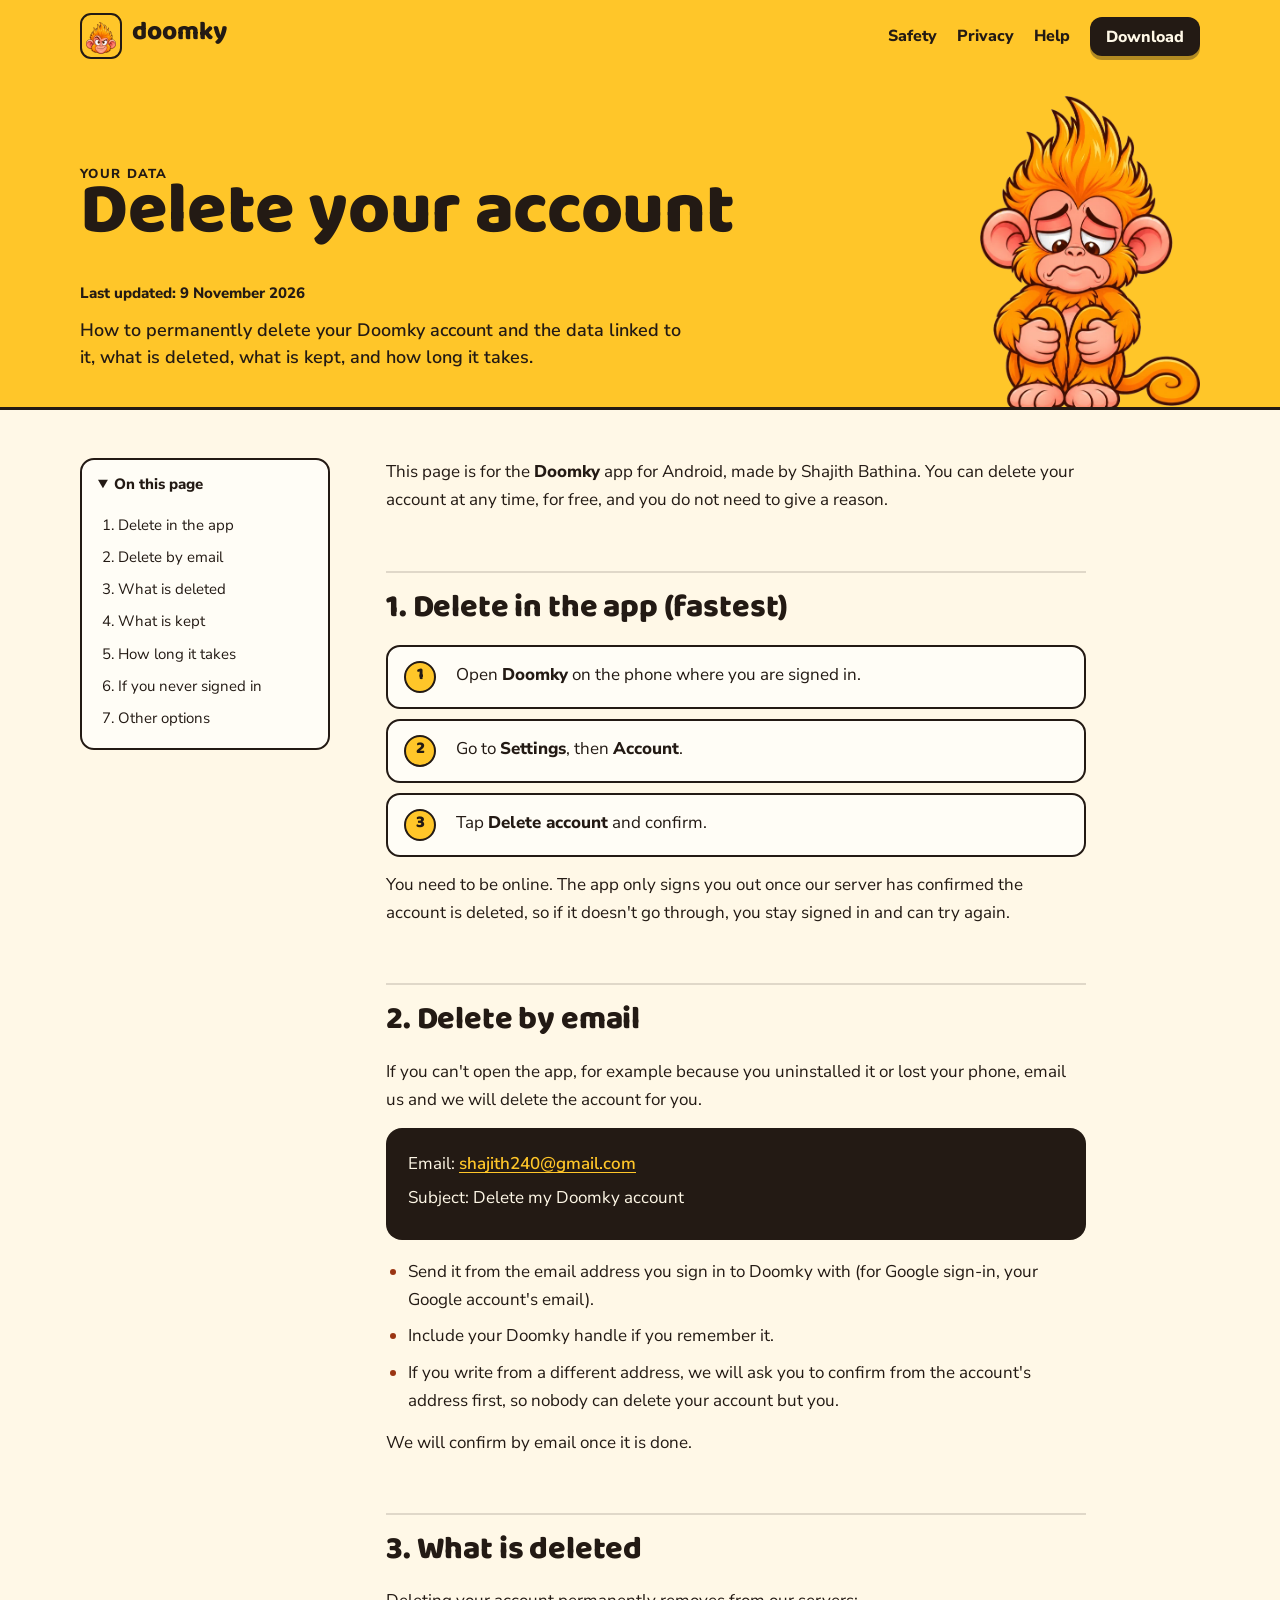
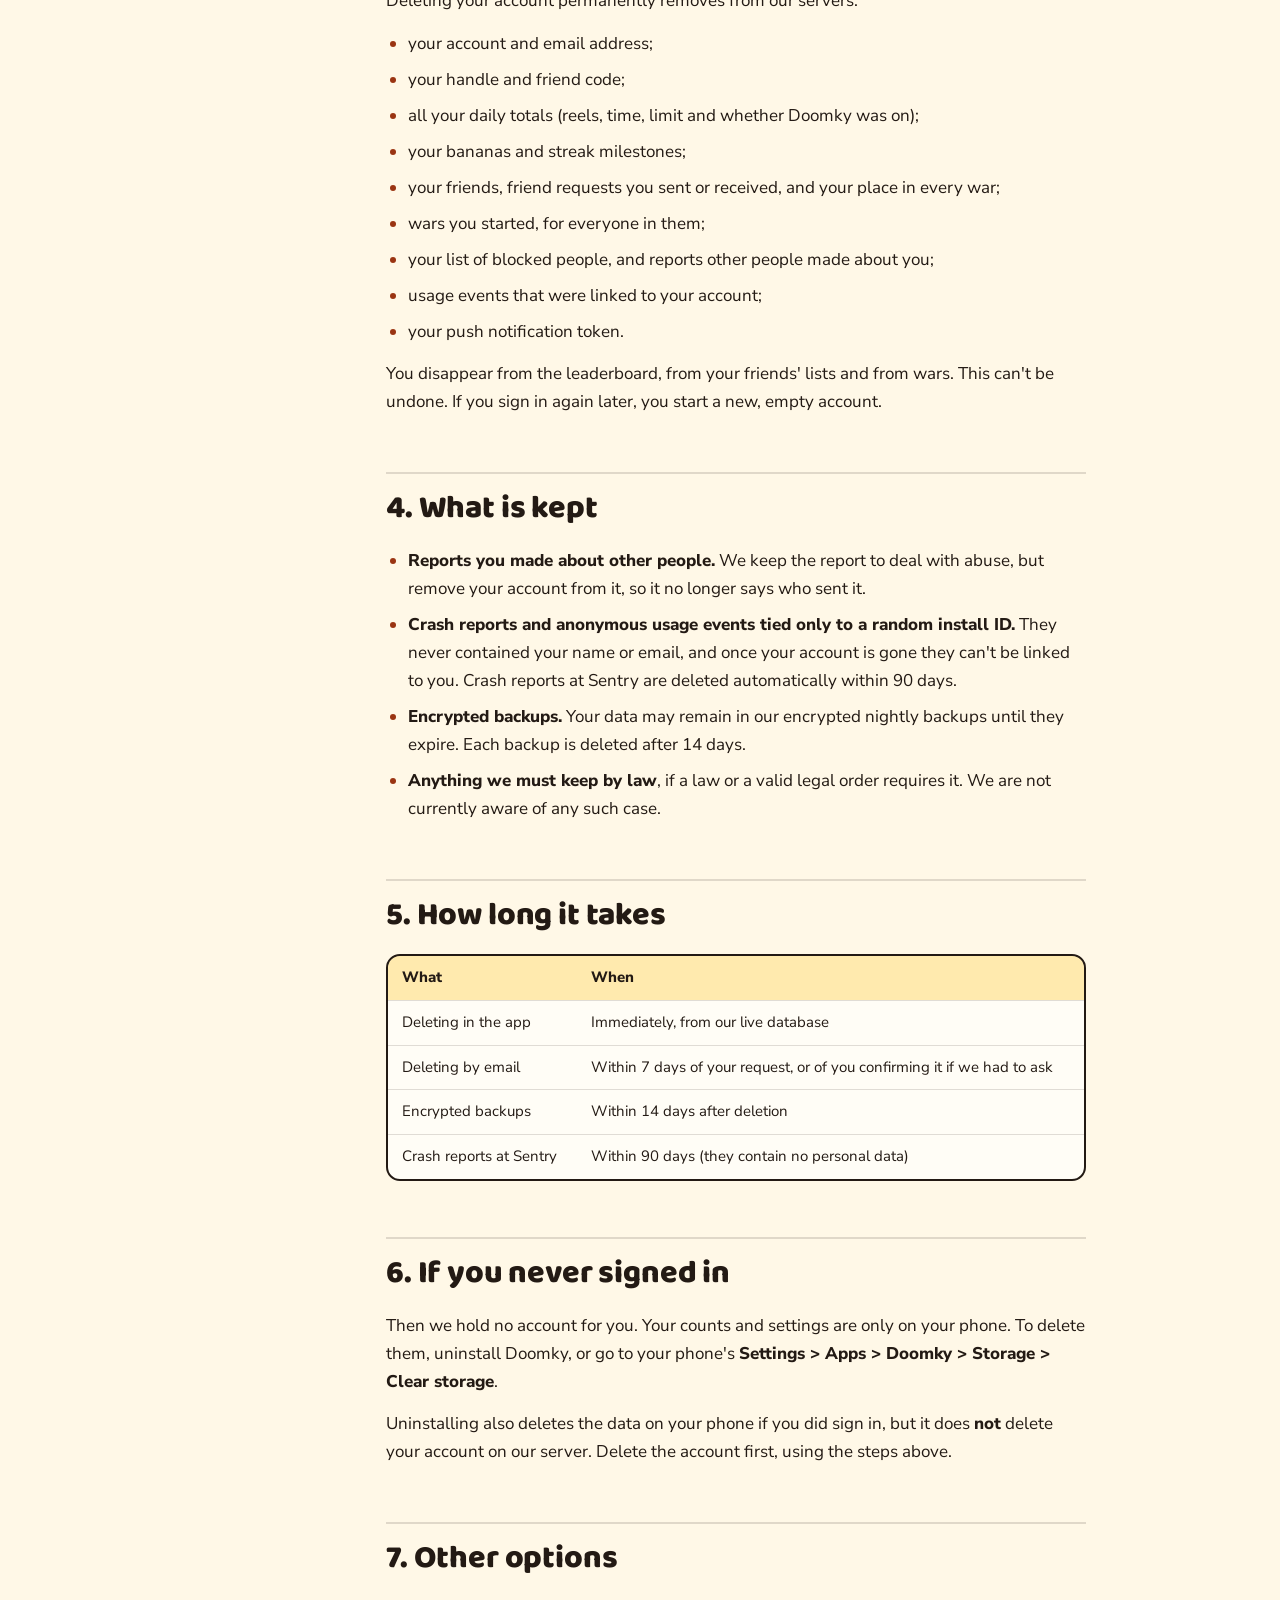
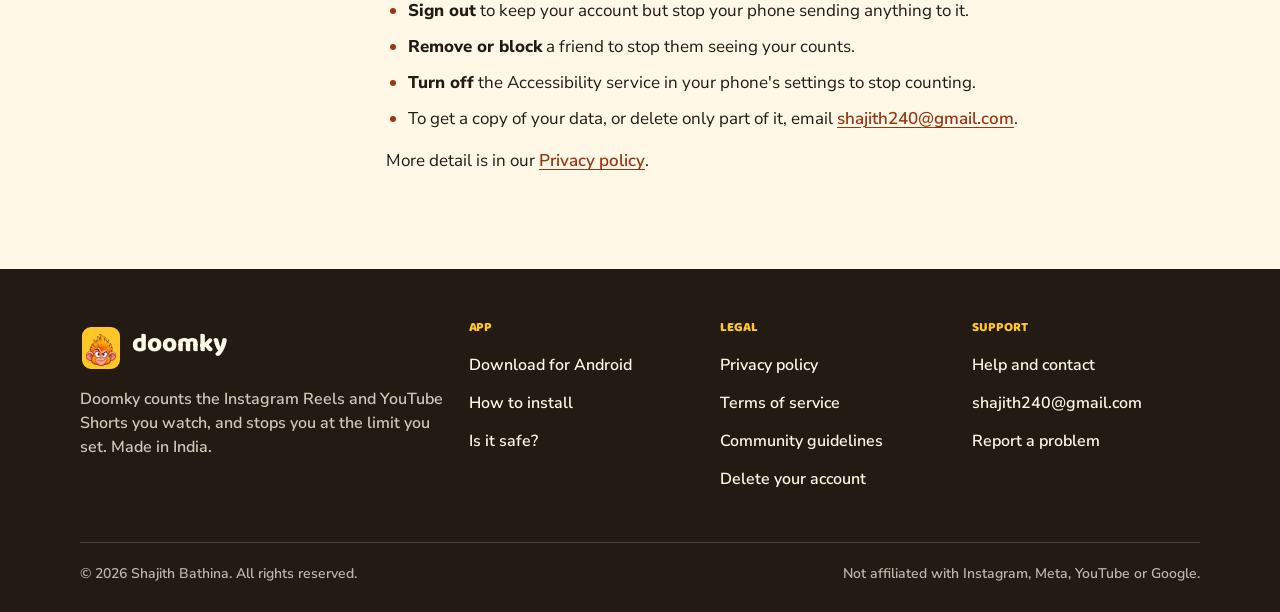
==== delete-account.html @ ee8a133a "Site: shared header and footer, full legal pages Rewrite the privacy policy (controller, Accessibili" ====
<!doctype html>
<html lang="en">
<head>
<meta charset="utf-8">
<meta name="viewport" content="width=device-width, initial-scale=1">
<title>Delete your account | Doomky</title>
<meta name="description" content="How to delete your Doomky account and data, in the app or by email, what is deleted, what is kept, and how long it takes.">
<meta name="theme-color" content="#FFC629">
<link rel="icon" href="stage_0.webp" type="image/webp">
<link rel="preconnect" href="https://fonts.googleapis.com">
<link rel="preconnect" href="https://fonts.gstatic.com" crossorigin>
<link href="https://fonts.googleapis.com/css2?family=Baloo+Tammudu+2:wght@800&family=Nunito+Sans:opsz,wght@6..12,400;6..12,600;6..12,800&display=swap" rel="stylesheet">
<link rel="stylesheet" href="site.css">
</head>
<body class="page">
<div class="band">
<a class="skip" href="#main">Skip to content</a>
<header class="wrap site-header">
  <a class="brand" href="./"><span class="brand-mark"><img src="stage_0.webp" width="30" height="30" alt=""></span><span>doomky</span></a>
  <nav class="site-nav" aria-label="Main">
    <a class="wide" href="./#safety">Safety</a>
    <a href="privacy.html">Privacy</a>
    <a href="support.html">Help</a>
    <a class="btn-sm" href="https://github.com/shajith240/doomky-site/releases/latest/download/doomky.apk">Download</a>
  </nav>
</header>
</div>
<main id="main">
  <section class="doc-hero">
    <div class="wrap doc-hero-in">
      <div class="doc-hero-text">
        <p class="eyebrow">Your data</p>
        <h1>Delete your account</h1>
        <p class="updated">Last updated: 9 November 2026</p>
        <p class="intro">How to permanently delete your Doomky account and the data linked to it, what is deleted, what is kept, and how long it takes.</p>
      </div>
      <img src="pose_sulk.webp" width="499" height="720" alt="Doomky sitting hugging his knees, looking sad.">
    </div>
  </section>

  <div class="wrap doc">
    <details class="toc">
      <summary>On this page</summary>
      <ol>
        <li><a href="#app">Delete in the app</a></li>
        <li><a href="#email">Delete by email</a></li>
        <li><a href="#deleted">What is deleted</a></li>
        <li><a href="#kept">What is kept</a></li>
        <li><a href="#timing">How long it takes</a></li>
        <li><a href="#no-account">If you never signed in</a></li>
        <li><a href="#other">Other options</a></li>
      </ol>
    </details>

    <article class="prose">
      <p>This page is for the <strong>Doomky</strong> app for Android, made by Shajith Bathina. You can delete your account at any time, for free, and you do not need to give a reason.</p>

      <h2 id="app">1. Delete in the app (fastest)</h2>
      <ol class="steps">
        <li><span>Open <strong>Doomky</strong> on the phone where you are signed in.</span></li>
        <li><span>Go to <strong>Settings</strong>, then <strong>Account</strong>.</span></li>
        <li><span>Tap <strong>Delete account</strong> and confirm.</span></li>
      </ol>
      <p>You need to be online. The app only signs you out once our server has confirmed the account is deleted, so if it doesn't go through, you stay signed in and can try again.</p>

      <h2 id="email">2. Delete by email</h2>
      <p>If you can't open the app, for example because you uninstalled it or lost your phone, email us and we will delete the account for you.</p>
      <div class="contact-card">
        <p>Email: <a href="mailto:shajith240@gmail.com?subject=Delete%20my%20Doomky%20account">shajith240@gmail.com</a></p>
        <p>Subject: Delete my Doomky account</p>
      </div>
      <ul>
        <li>Send it from the email address you sign in to Doomky with (for Google sign-in, your Google account's email).</li>
        <li>Include your Doomky handle if you remember it.</li>
        <li>If you write from a different address, we will ask you to confirm from the account's address first, so nobody can delete your account but you.</li>
      </ul>
      <p>We will confirm by email once it is done.</p>

      <h2 id="deleted">3. What is deleted</h2>
      <p>Deleting your account permanently removes from our servers:</p>
      <ul>
        <li>your account and email address;</li>
        <li>your handle and friend code;</li>
        <li>all your daily totals (reels, time, limit and whether Doomky was on);</li>
        <li>your bananas and streak milestones;</li>
        <li>your friends, friend requests you sent or received, and your place in every war;</li>
        <li>wars you started, for everyone in them;</li>
        <li>your list of blocked people, and reports other people made about you;</li>
        <li>usage events that were linked to your account;</li>
        <li>your push notification token.</li>
      </ul>
      <p>You disappear from the leaderboard, from your friends' lists and from wars. This can't be undone. If you sign in again later, you start a new, empty account.</p>

      <h2 id="kept">4. What is kept</h2>
      <ul>
        <li><strong>Reports you made about other people.</strong> We keep the report to deal with abuse, but remove your account from it, so it no longer says who sent it.</li>
        <li><strong>Crash reports and anonymous usage events tied only to a random install ID.</strong> They never contained your name or email, and once your account is gone they can't be linked to you. Crash reports at Sentry are deleted automatically within 90 days.</li>
        <li><strong>Encrypted backups.</strong> Your data may remain in our encrypted nightly backups until they expire. Each backup is deleted after 14 days.</li>
        <li><strong>Anything we must keep by law</strong>, if a law or a valid legal order requires it. We are not currently aware of any such case.</li>
      </ul>

      <h2 id="timing">5. How long it takes</h2>
      <div class="table"><table>
        <thead><tr><th>What</th><th>When</th></tr></thead>
        <tbody>
          <tr><td>Deleting in the app</td><td>Immediately, from our live database</td></tr>
          <tr><td>Deleting by email</td><td>Within 7 days of your request, or of you confirming it if we had to ask</td></tr>
          <tr><td>Encrypted backups</td><td>Within 14 days after deletion</td></tr>
          <tr><td>Crash reports at Sentry</td><td>Within 90 days (they contain no personal data)</td></tr>
        </tbody>
      </table></div>

      <h2 id="no-account">6. If you never signed in</h2>
      <p>Then we hold no account for you. Your counts and settings are only on your phone. To delete them, uninstall Doomky, or go to your phone's <strong>Settings &gt; Apps &gt; Doomky &gt; Storage &gt; Clear storage</strong>.</p>
      <p>Uninstalling also deletes the data on your phone if you did sign in, but it does <strong>not</strong> delete your account on our server. Delete the account first, using the steps above.</p>

      <h2 id="other">7. Other options</h2>
      <ul>
        <li><strong>Sign out</strong> to keep your account but stop your phone sending anything to it.</li>
        <li><strong>Remove or block</strong> a friend to stop them seeing your counts.</li>
        <li><strong>Turn off</strong> the Accessibility service in your phone's settings to stop counting.</li>
        <li>To get a copy of your data, or delete only part of it, email <a href="mailto:shajith240@gmail.com">shajith240@gmail.com</a>.</li>
      </ul>
      <p>More detail is in our <a href="privacy.html">Privacy policy</a>.</p>
    </article>
  </div>
</main>
<footer class="site-footer">
  <div class="wrap foot-grid">
    <div class="foot-about">
      <a class="brand" href="./"><span class="brand-mark"><img src="stage_0.webp" width="30" height="30" alt=""></span><span>doomky</span></a>
      <p>Doomky counts the Instagram Reels and YouTube Shorts you watch, and stops you at the limit you set. Made in India.</p>
    </div>
    <nav aria-labelledby="f-app"><h2 id="f-app">App</h2><ul>
      <li><a href="https://github.com/shajith240/doomky-site/releases/latest/download/doomky.apk">Download for Android</a></li>
      <li><a href="./#setup">How to install</a></li>
      <li><a href="./#safety">Is it safe?</a></li>
    </ul></nav>
    <nav aria-labelledby="f-legal"><h2 id="f-legal">Legal</h2><ul>
      <li><a href="privacy.html">Privacy policy</a></li>
      <li><a href="terms.html">Terms of service</a></li>
      <li><a href="community.html">Community guidelines</a></li>
      <li><a href="delete-account.html">Delete your account</a></li>
    </ul></nav>
    <nav aria-labelledby="f-help"><h2 id="f-help">Support</h2><ul>
      <li><a href="support.html">Help and contact</a></li>
      <li><a href="mailto:shajith240@gmail.com">shajith240@gmail.com</a></li>
      <li><a href="https://github.com/shajith240/doomky-site/issues">Report a problem</a></li>
    </ul></nav>
  </div>
  <div class="wrap foot-base"><p>&copy; 2026 Shajith Bathina. All rights reserved.</p><p>Not affiliated with Instagram, Meta, YouTube or Google.</p></div>
</footer>
<script>if (matchMedia('(min-width: 960px)').matches) document.querySelectorAll('.toc').forEach(function (t) { t.open = true; });</script>
</body>
</html>
---- site.css ----
/* Shared by every page: brand tokens, header, footer, and the layout for the legal pages. Colours and fonts are the app's own. */
:root {
  --ink: #231A14; --cream: #FFF8E7; --paper: #FFFDF6; --line: rgba(35,26,20,.14); --muted: rgba(35,26,20,.72);
  --fresh: #FFC629; --dazed: #FF8A3D; --hooked: #E9408A; --cooked: #B89B72; --rotten: #6F8F3A;
  --link: #9A3412;
  color-scheme: light;
}
.wrap { width: min(1120px, 100% - 32px); margin-inline: auto; }
.skip { position: absolute; left: 8px; top: -60px; z-index: 10; background: var(--ink); color: var(--cream); padding: 10px 14px; border-radius: 10px; font-weight: 800; }
.skip:focus { top: 8px; }

/* header */
.site-header { display: flex; align-items: center; justify-content: space-between; gap: 16px; height: 72px; }
.brand { display: inline-flex; align-items: center; gap: 10px; text-decoration: none; color: var(--ink); font: 800 26px/1 "Baloo Tammudu 2", system-ui, sans-serif; }
.brand span { padding-top: 4px; }
.brand-mark { width: 38px; height: 38px; flex: none; border-radius: 11px; background: var(--fresh); border: 2px solid var(--ink); display: grid; place-items: center; overflow: hidden; }
.brand-mark img { width: 30px; height: 30px; object-fit: contain; }
.site-nav { display: flex; align-items: center; gap: 4px 20px; font: 800 16px/1 "Nunito Sans", system-ui, sans-serif; }
.site-nav a { color: var(--ink); text-decoration: none; padding: 12px 0; }
.site-nav a:hover { text-decoration: underline; text-underline-offset: 4px; }
.site-nav .wide { display: none; }
.btn-sm { display: none; background: var(--ink); color: var(--cream) !important; border-radius: 12px; padding: 12px 16px 11px !important; box-shadow: 0 4px 0 rgba(35,26,20,.35); }
.btn-sm:hover { text-decoration: none !important; background: #3a2c22; }
@media (min-width: 640px) { .site-nav .wide { display: inline; } }
@media (min-width: 800px) { .btn-sm { display: inline-block; } }

/* footer */
.site-footer { background: var(--ink); color: var(--cream); padding: 56px 0 28px; font: 600 16px/1.5 "Nunito Sans", system-ui, sans-serif; }
.site-footer a { color: var(--cream); text-decoration: none; }
.site-footer a:hover { text-decoration: underline; text-underline-offset: 3px; }
.site-footer :focus-visible { outline: 3px solid var(--cream); outline-offset: 3px; border-radius: 6px; }
.foot-grid { display: grid; gap: 36px 24px; grid-template-columns: 1fr 1fr; }
.foot-about { grid-column: 1 / -1; max-width: 26em; }
.foot-about .brand { color: var(--cream); }
.foot-about p { margin: 14px 0 0; color: rgba(255,248,231,.78); }
.site-footer h2 { font: 800 13px/1 "Nunito Sans", system-ui, sans-serif; letter-spacing: .08em; text-transform: uppercase; color: var(--fresh); margin: 0 0 8px; }
.site-footer ul { list-style: none; margin: 0; padding: 0; }
.site-footer li a { display: inline-block; padding: 7px 0; }
.foot-base { margin-top: 44px; padding-top: 20px; border-top: 1px solid rgba(255,248,231,.18); display: flex; flex-wrap: wrap; gap: 6px 24px; justify-content: space-between; font-size: 14px; color: rgba(255,248,231,.7); }
.foot-base p { margin: 0; }
@media (min-width: 800px) {
  .foot-grid { grid-template-columns: 1.6fr 1fr 1fr 1fr; }
  .foot-about { grid-column: auto; }
}

/* legal and help pages */
.page { background: var(--cream); color: var(--ink); margin: 0; font: 400 17px/1.65 "Nunito Sans", system-ui, sans-serif; }
.page :focus-visible { outline: 3px solid var(--ink); outline-offset: 3px; border-radius: 6px; }
.page img { display: block; max-width: 100%; height: auto; }
.page h1, .page h2, .page h3 { font-family: "Baloo Tammudu 2", system-ui, sans-serif; font-weight: 800; letter-spacing: -.005em; }
.band { background: var(--fresh); }
.doc-hero { background: var(--fresh); border-bottom: 3px solid var(--ink); overflow: hidden; }
.doc-hero-in { display: grid; grid-template-columns: 1fr auto; align-items: end; gap: 16px; padding: 24px 0 0; }
.doc-hero-text { padding-bottom: 36px; }
.eyebrow { margin: 0 0 12px; font: 800 13px/1 "Nunito Sans", sans-serif; letter-spacing: .1em; text-transform: uppercase; }
.doc-hero h1 { margin: 0; font-size: clamp(40px, 9vw, 72px); line-height: 1.02; }
.updated { margin: 14px 0 0; font-weight: 800; font-size: 15px; }
.intro { margin: 12px 0 0; max-width: 34em; font-size: 18px; line-height: 1.5; font-weight: 600; }
.doc-hero img { width: clamp(84px, 22vw, 220px); margin-bottom: -6px; }

.doc { display: grid; gap: 32px; padding: 32px 0 80px; }
.toc { align-self: start; background: var(--paper); border: 2px solid var(--ink); border-radius: 14px; font-size: 15px; line-height: 1.35; }
.toc summary { cursor: pointer; padding: 14px 16px; font-weight: 800; list-style-position: inside; }
.toc ol { margin: 0; padding: 0 16px 14px 36px; }
.toc li { margin: 0; }
.toc a { display: block; padding: 6px 0; color: var(--ink); text-decoration: none; }
.toc a:hover { text-decoration: underline; }
@media (min-width: 960px) {
  .doc { grid-template-columns: 250px minmax(0, 1fr); gap: 56px; padding-top: 48px; }
  .toc { position: sticky; top: 20px; max-height: calc(100vh - 40px); overflow: auto; }
}

.prose { max-width: 70ch; min-width: 0; }
.prose > :first-child { margin-top: 0; }
.prose h2 { font-size: clamp(26px, 4vw, 32px); line-height: 1.15; margin: 56px 0 12px; scroll-margin-top: 20px; padding-top: 24px; border-top: 2px solid var(--line); }
.prose h3 { font-size: 21px; line-height: 1.2; margin: 32px 0 8px; }
.prose p, .prose ul, .prose ol { margin: 0 0 14px; }
.prose ul, .prose ol { padding-left: 22px; }
.prose li { margin-bottom: 8px; }
.prose li::marker { color: var(--link); }
.prose a { color: var(--link); font-weight: 600; text-underline-offset: 3px; }
.prose strong { font-weight: 800; }
.prose code { font: 600 .92em ui-monospace, monospace; background: rgba(35,26,20,.07); padding: 1px 5px; border-radius: 5px; }
.summary { background: var(--paper); border: 2px solid var(--ink); border-radius: 16px; box-shadow: 0 5px 0 var(--ink); padding: 20px 22px 8px; margin-bottom: 40px; }
.summary h2 { border: 0; margin: 0 0 10px; padding: 0; font-size: 24px; }
.summary ul { padding-left: 20px; }
.note { background: rgba(255,198,41,.28); border-left: 4px solid var(--fresh); padding: 14px 18px; border-radius: 0 12px 12px 0; margin: 0 0 16px; }
.note p:last-child { margin-bottom: 0; }
.steps { counter-reset: s; list-style: none; padding: 0 !important; display: grid; gap: 10px; }
.steps li { counter-increment: s; display: grid; grid-template-columns: 40px 1fr; align-items: start; gap: 12px; background: var(--paper); border: 2px solid var(--ink); border-radius: 14px; padding: 14px 16px; margin: 0; }
.steps li::before { content: counter(s); width: 32px; height: 32px; border-radius: 50%; background: var(--fresh); border: 2px solid var(--ink); display: grid; place-items: center; font: 800 17px/1 "Baloo Tammudu 2", sans-serif; padding-top: 3px; box-sizing: border-box; }
.table { overflow-x: auto; margin: 0 0 18px; border: 2px solid var(--ink); border-radius: 14px; background: var(--paper); }
.table table { border-collapse: collapse; width: 100%; min-width: 560px; font-size: 15px; line-height: 1.45; }
.table th, .table td { text-align: left; vertical-align: top; padding: 11px 14px; border-bottom: 1px solid var(--line); }
.table th { font-weight: 800; background: rgba(255,198,41,.35); }
.table tr:last-child td { border-bottom: 0; }
.contact-card { background: var(--ink); color: var(--cream); border-radius: 16px; padding: 22px; margin: 8px 0 18px; }
.contact-card p { margin: 0 0 6px; }
.contact-card a { color: var(--fresh); }
.cards { display: grid; gap: 14px; margin: 0 0 18px; }
@media (min-width: 640px) { .cards { grid-template-columns: 1fr 1fr; } }
.cards > div { background: var(--paper); border: 2px solid var(--ink); border-radius: 14px; padding: 16px 18px 4px; }
.cards h3 { margin: 0 0 6px; font-size: 20px; }

@media (prefers-reduced-motion: no-preference) { html { scroll-behavior: smooth; } }
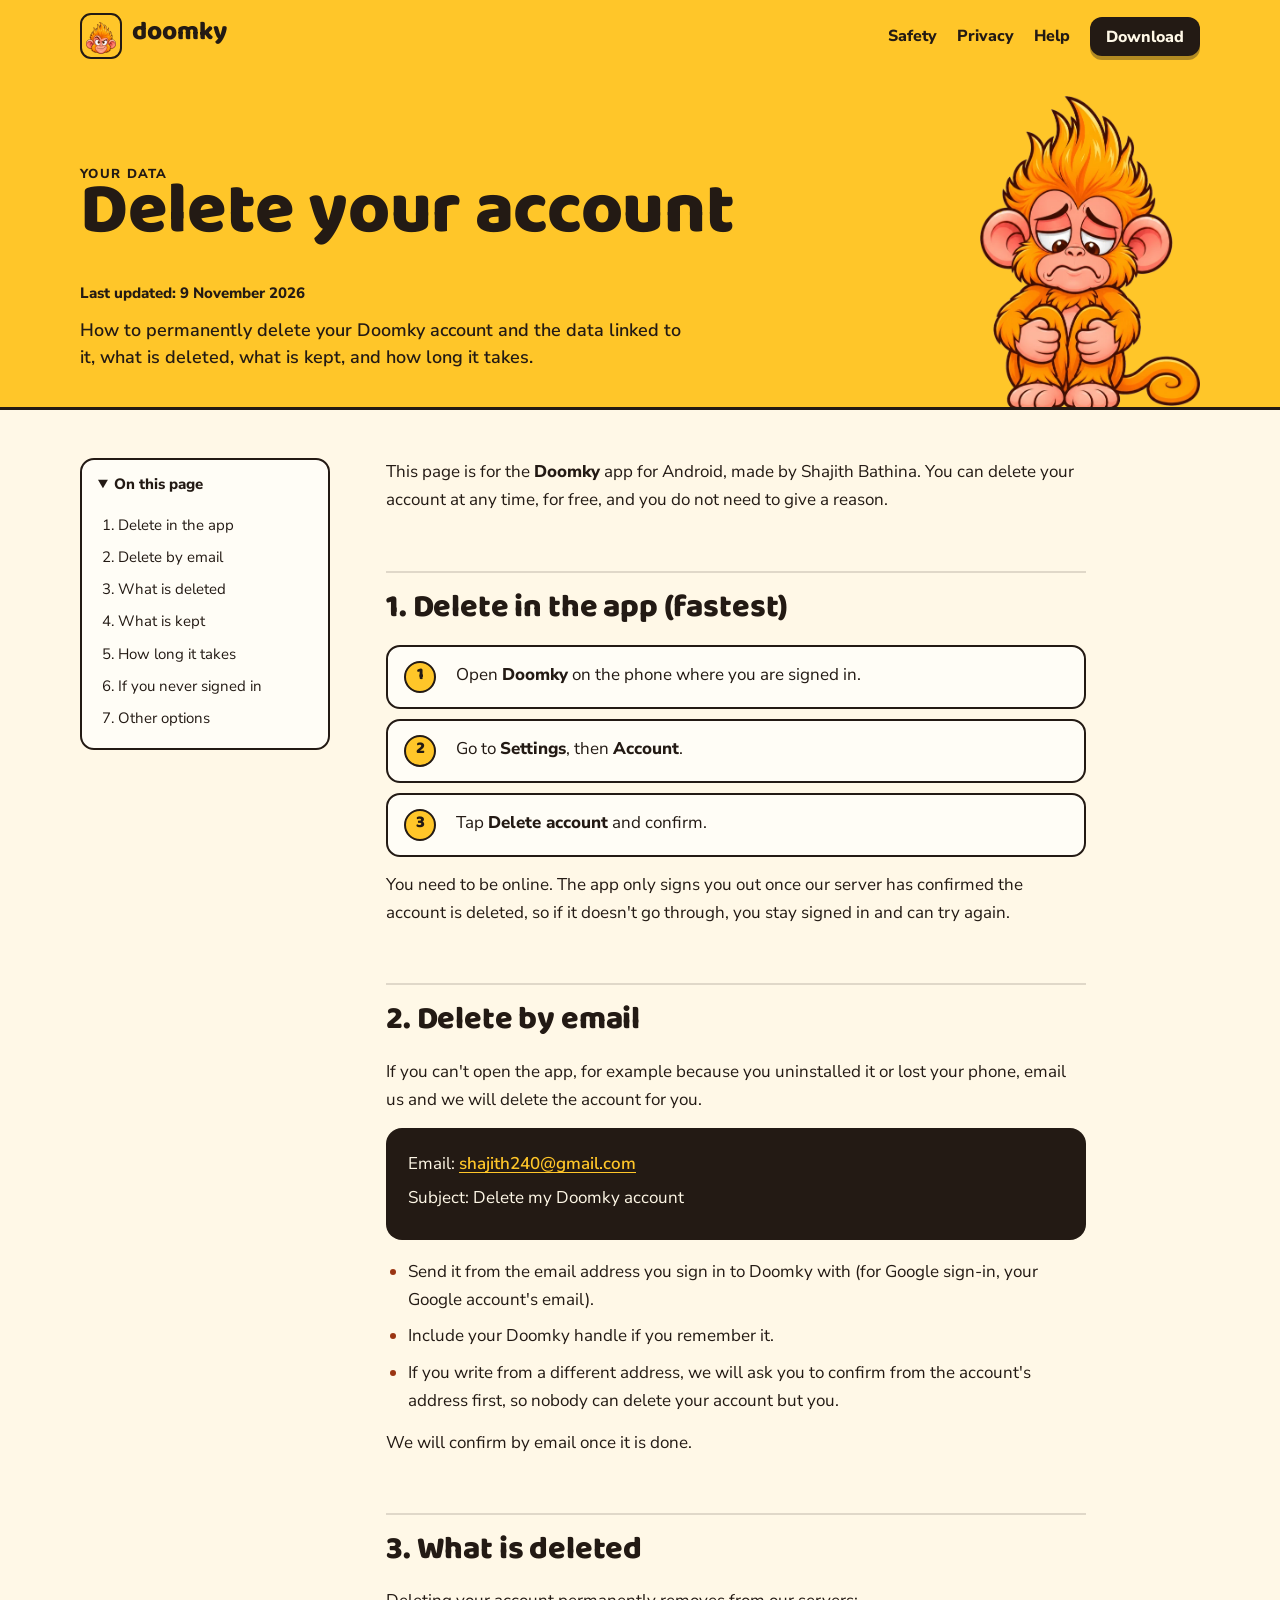
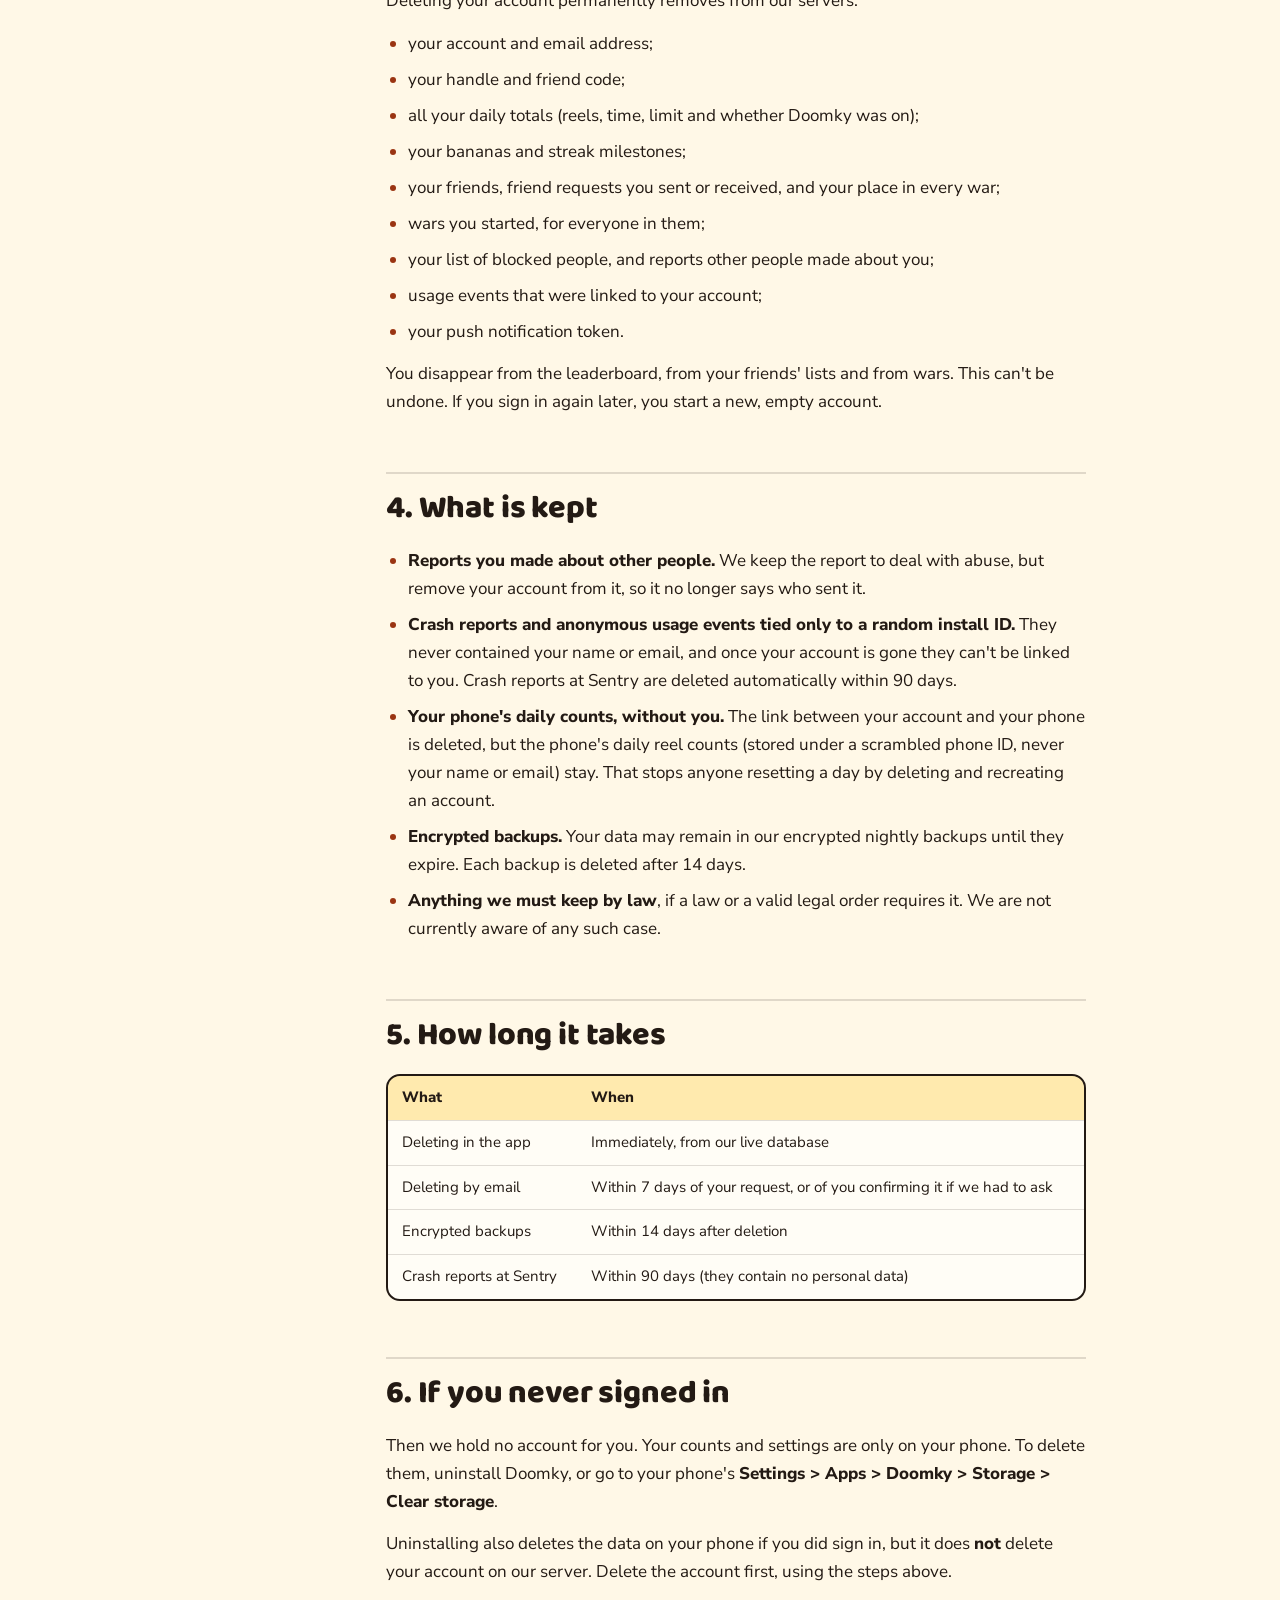
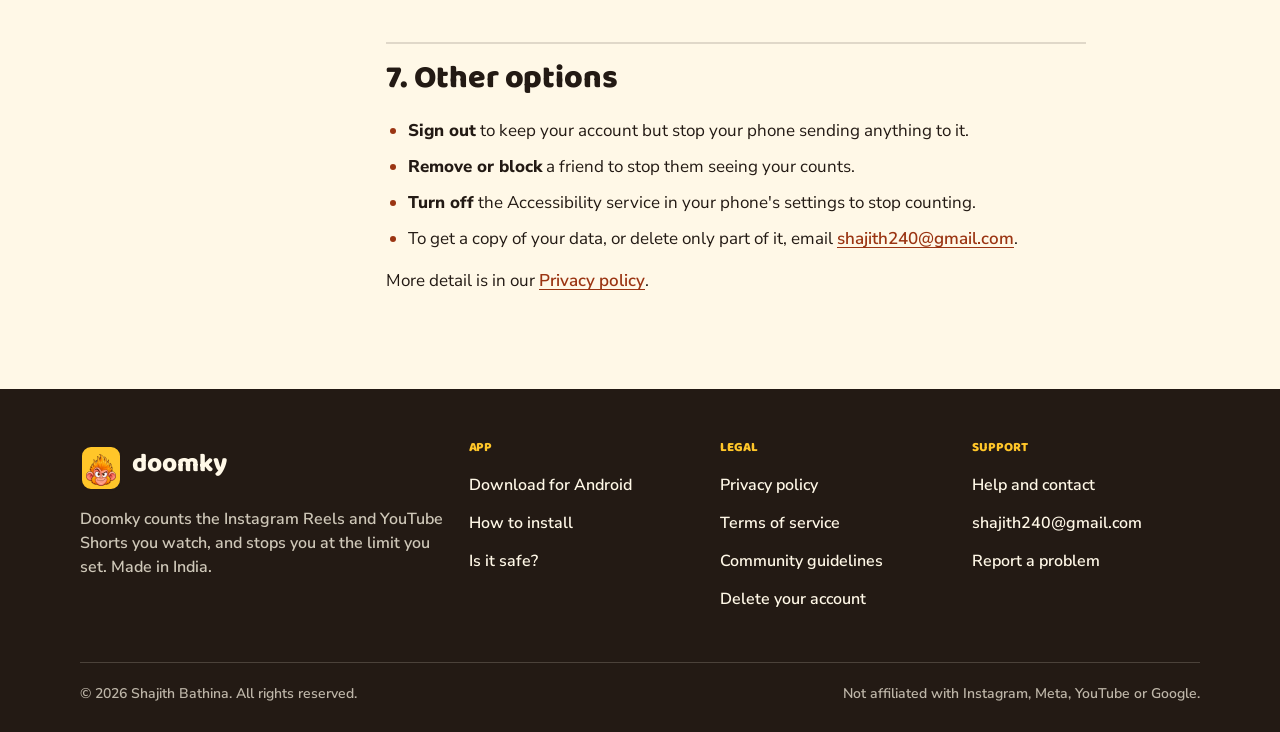
==== commit fc81d92a: "Privacy and deletion pages: hashed phone ID for fair leaderboards" ====
--- a/delete-account.html
+++ b/delete-account.html
@@ -95,6 +95,7 @@
       <ul>
         <li><strong>Reports you made about other people.</strong> We keep the report to deal with abuse, but remove your account from it, so it no longer says who sent it.</li>
         <li><strong>Crash reports and anonymous usage events tied only to a random install ID.</strong> They never contained your name or email, and once your account is gone they can't be linked to you. Crash reports at Sentry are deleted automatically within 90 days.</li>
+        <li><strong>Your phone's daily counts, without you.</strong> The link between your account and your phone is deleted, but the phone's daily reel counts (stored under a scrambled phone ID, never your name or email) stay. That stops anyone resetting a day by deleting and recreating an account.</li>
         <li><strong>Encrypted backups.</strong> Your data may remain in our encrypted nightly backups until they expire. Each backup is deleted after 14 days.</li>
         <li><strong>Anything we must keep by law</strong>, if a law or a valid legal order requires it. We are not currently aware of any such case.</li>
       </ul>
